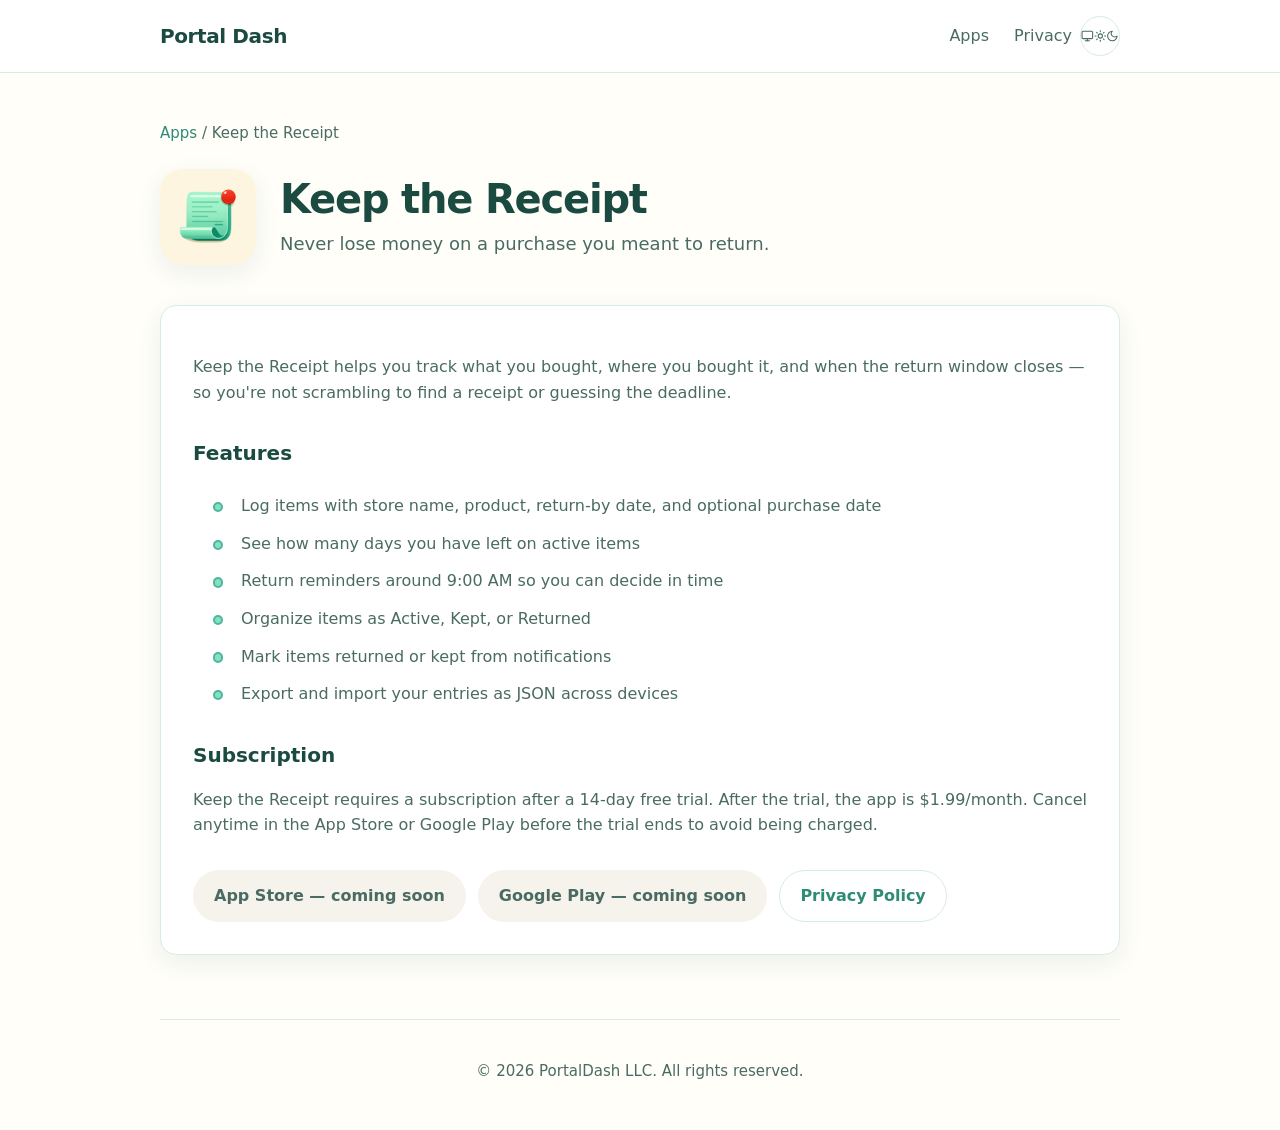
==== keepthereceipt/index.html @ 1fcaba6a "Initial commit" ====
<!DOCTYPE html>
<html lang="en">
<head>
  <meta charset="UTF-8">
  <meta name="viewport" content="width=device-width, initial-scale=1.0">
  <meta name="description" content="Keep the Receipt — track purchase return deadlines and get reminders before it's too late.">
  <title>Keep the Receipt — Portal Dash</title>
  <script src="/js/theme.js"></script>
  <link rel="stylesheet" href="/css/style.css">
</head>
<body>
  <header class="site-header">
    <div class="site-header__inner">
      <a class="brand" href="/">Portal Dash</a>
      <nav class="site-nav" aria-label="Primary">
        <a href="/">Apps</a>
        <a href="/keepthereceipt/privacy/">Privacy</a>
      </nav>
    </div>
  </header>

  <main class="page">
    <nav class="breadcrumb" aria-label="Breadcrumb">
      <a href="/">Apps</a> / Keep the Receipt
    </nav>

    <section class="app-hero">
      <img
        class="app-hero__icon"
        src="/assets/keep-the-receipt-icon.png"
        alt="Keep the Receipt app icon"
        width="96"
        height="96"
      >
      <div>
        <h1>Keep the Receipt</h1>
        <p class="app-hero__tagline">
          Never lose money on a purchase you meant to return.
        </p>
      </div>
    </section>

    <article class="content-card">
      <p>
        Keep the Receipt helps you track what you bought, where you bought it, and when the
        return window closes — so you're not scrambling to find a receipt or guessing the deadline.
      </p>

      <h2>Features</h2>
      <ul class="feature-list">
        <li>Log items with store name, product, return-by date, and optional purchase date</li>
        <li>See how many days you have left on active items</li>
        <li>Return reminders around 9:00 AM so you can decide in time</li>
        <li>Organize items as Active, Kept, or Returned</li>
        <li>Mark items returned or kept from notifications</li>
        <li>Export and import your entries as JSON across devices</li>
      </ul>

      <h2>Subscription</h2>
      <p>
        Keep the Receipt requires a subscription after a 14-day free trial. After the trial,
        the app is $1.99/month. Cancel anytime in the App Store or Google Play before the trial
        ends to avoid being charged.
      </p>

      <div class="store-links">
        <span class="button button--disabled" aria-disabled="true">App Store — coming soon</span>
        <span class="button button--disabled" aria-disabled="true">Google Play — coming soon</span>
        <a class="button button--secondary" href="/keepthereceipt/privacy/">Privacy Policy</a>
      </div>
    </article>
  </main>

  <footer class="site-footer page">
    <p>&copy; <span id="year"></span> PortalDash LLC. All rights reserved.</p>
  </footer>

  <script>
    document.getElementById("year").textContent = new Date().getFullYear();
  </script>
</body>
</html>
---- css/style.css ----
:root {
  --cream: #fffef9;
  --cream-dark: #f5f3eb;
  --mint: #85e0c2;
  --teal: #4db69e;
  --teal-dark: #2e8b75;
  --text: #1a4a40;
  --text-muted: #4a6b63;
  --border: #d8ebe4;
  --white: #ffffff;
  --shadow: 0 8px 24px rgba(26, 74, 64, 0.08);
  --shadow-hover: 0 12px 32px rgba(26, 74, 64, 0.12);
  --icon-shadow: 0 4px 12px rgba(26, 74, 64, 0.12);
  --link: var(--teal-dark);
  --radius: 16px;
  --max-width: 960px;
  color-scheme: light;
}

@media (prefers-color-scheme: dark) {
  :root:not([data-theme="light"]) {
    --cream: #0f1816;
    --cream-dark: #1a2825;
    --mint: #6fd4b4;
    --teal: #5ec4a8;
    --teal-dark: #85e0c2;
    --text: #e8f5f1;
    --text-muted: #9bb8b0;
    --border: #2a403c;
    --white: #162522;
    --shadow: 0 8px 24px rgba(0, 0, 0, 0.35);
    --shadow-hover: 0 12px 32px rgba(0, 0, 0, 0.45);
    --icon-shadow: 0 4px 12px rgba(0, 0, 0, 0.4);
    --link: #85e0c2;
    color-scheme: dark;
  }
}

:root[data-theme="dark"] {
  --cream: #0f1816;
  --cream-dark: #1a2825;
  --mint: #6fd4b4;
  --teal: #5ec4a8;
  --teal-dark: #85e0c2;
  --text: #e8f5f1;
  --text-muted: #9bb8b0;
  --border: #2a403c;
  --white: #162522;
  --shadow: 0 8px 24px rgba(0, 0, 0, 0.35);
  --shadow-hover: 0 12px 32px rgba(0, 0, 0, 0.45);
  --icon-shadow: 0 4px 12px rgba(0, 0, 0, 0.4);
  --link: #85e0c2;
  color-scheme: dark;
}

:root[data-theme="light"] {
  color-scheme: light;
}

*,
*::before,
*::after {
  box-sizing: border-box;
}

html {
  scroll-behavior: smooth;
}

body {
  margin: 0;
  min-height: 100vh;
  font-family: "Segoe UI", system-ui, -apple-system, BlinkMacSystemFont, sans-serif;
  color: var(--text);
  background: var(--cream);
  line-height: 1.6;
}

a {
  color: var(--link);
  text-decoration: none;
}

a:hover {
  text-decoration: underline;
}

img {
  max-width: 100%;
  height: auto;
  display: block;
}

.site-header {
  border-bottom: 1px solid var(--border);
  background: var(--white);
}

.site-header__inner,
.page {
  width: min(var(--max-width), calc(100% - 2rem));
  margin: 0 auto;
}

.site-header__inner {
  display: flex;
  align-items: center;
  justify-content: space-between;
  gap: 1rem;
  padding: 1rem 0;
}

.site-header__actions {
  display: flex;
  align-items: center;
  gap: 0.5rem;
}

.brand {
  font-size: 1.25rem;
  font-weight: 700;
  color: var(--text);
  letter-spacing: -0.02em;
}

.brand:hover {
  text-decoration: none;
  color: var(--link);
}

.site-nav a {
  margin-left: 1.25rem;
  font-weight: 500;
  color: var(--text-muted);
}

.site-nav a:hover {
  color: var(--link);
}

.theme-toggle {
  display: inline-flex;
  align-items: center;
  justify-content: center;
  width: 2.5rem;
  height: 2.5rem;
  padding: 0;
  border: 1px solid var(--border);
  border-radius: 999px;
  background: var(--white);
  color: var(--text-muted);
  cursor: pointer;
  flex-shrink: 0;
  transition: background 0.15s ease, color 0.15s ease, border-color 0.15s ease;
}

.theme-toggle:hover {
  color: var(--link);
  border-color: var(--teal);
  background: var(--cream-dark);
}

.theme-toggle:focus-visible {
  outline: 2px solid var(--teal);
  outline-offset: 2px;
}

main {
  padding: 3rem 0 4rem;
}

.hero {
  text-align: center;
  margin-bottom: 3rem;
}

.hero h1 {
  margin: 0 0 0.75rem;
  font-size: clamp(2rem, 5vw, 2.75rem);
  line-height: 1.15;
  letter-spacing: -0.03em;
}

.hero p {
  margin: 0 auto;
  max-width: 36rem;
  color: var(--text-muted);
  font-size: 1.125rem;
}

.section-title {
  margin: 0 0 1.5rem;
  font-size: 1.125rem;
  font-weight: 600;
  color: var(--text-muted);
  text-transform: uppercase;
  letter-spacing: 0.06em;
}

.app-grid {
  display: grid;
  gap: 1.25rem;
}

.app-card {
  display: grid;
  grid-template-columns: auto 1fr auto;
  gap: 1.25rem;
  align-items: center;
  padding: 1.25rem 1.5rem;
  background: var(--white);
  border: 1px solid var(--border);
  border-radius: var(--radius);
  box-shadow: var(--shadow);
  transition: transform 0.15s ease, box-shadow 0.15s ease;
}

.app-card:hover {
  transform: translateY(-2px);
  box-shadow: var(--shadow-hover);
  text-decoration: none;
}

.app-card__icon {
  width: 72px;
  height: 72px;
  border-radius: 18px;
  box-shadow: var(--icon-shadow);
}

.app-card__title {
  margin: 0 0 0.25rem;
  font-size: 1.25rem;
  color: var(--text);
}

.app-card__desc {
  margin: 0;
  color: var(--text-muted);
}

.app-card__arrow {
  font-size: 1.5rem;
  color: var(--teal);
}

.app-hero {
  display: grid;
  grid-template-columns: auto 1fr;
  gap: 1.5rem;
  align-items: center;
  margin-bottom: 2.5rem;
}

.app-hero__icon {
  width: 96px;
  height: 96px;
  border-radius: 22px;
  box-shadow: var(--shadow);
}

.app-hero h1 {
  margin: 0 0 0.5rem;
  font-size: clamp(1.75rem, 4vw, 2.5rem);
  line-height: 1.15;
  letter-spacing: -0.03em;
}

.app-hero__tagline {
  margin: 0;
  color: var(--text-muted);
  font-size: 1.125rem;
}

.content-card {
  padding: 2rem;
  background: var(--white);
  border: 1px solid var(--border);
  border-radius: var(--radius);
  box-shadow: var(--shadow);
}

.content-card h2 {
  margin: 2rem 0 0.75rem;
  font-size: 1.25rem;
}

.content-card h2:first-child {
  margin-top: 0;
}

.content-card p,
.content-card li {
  color: var(--text-muted);
}

.content-card ul {
  padding-left: 1.25rem;
}

.feature-list {
  list-style: none;
  padding: 0;
  margin: 1.5rem 0 0;
  display: grid;
  gap: 0.75rem;
}

.feature-list li {
  position: relative;
  padding-left: 1.75rem;
}

.feature-list li::before {
  content: "";
  position: absolute;
  left: 0;
  top: 0.55rem;
  width: 0.65rem;
  height: 0.65rem;
  border-radius: 50%;
  background: var(--mint);
  border: 2px solid var(--teal);
}

.store-links {
  display: flex;
  flex-wrap: wrap;
  gap: 0.75rem;
  margin-top: 2rem;
}

.button {
  display: inline-flex;
  align-items: center;
  justify-content: center;
  padding: 0.75rem 1.25rem;
  border-radius: 999px;
  font-weight: 600;
  border: 1px solid transparent;
  transition: background 0.15s ease, color 0.15s ease;
}

.button--primary {
  background: var(--teal);
  color: var(--white);
}

.button--primary:hover {
  background: var(--teal-dark);
  text-decoration: none;
}

.button--secondary {
  background: var(--white);
  color: var(--link);
  border-color: var(--border);
}

.button--secondary:hover {
  background: var(--cream-dark);
  text-decoration: none;
}

.button--disabled {
  background: var(--cream-dark);
  color: var(--text-muted);
  cursor: default;
}

.breadcrumb {
  margin-bottom: 1.5rem;
  font-size: 0.9375rem;
  color: var(--text-muted);
}

.breadcrumb a {
  color: var(--link);
}

.legal-content h2 {
  margin: 2rem 0 0.75rem;
  font-size: 1.125rem;
  color: var(--text);
}

.legal-content h3 {
  margin: 1.25rem 0 0.5rem;
  font-size: 1rem;
  color: var(--text);
}

.legal-content h3:first-of-type {
  margin-top: 0.75rem;
}

.legal-content p,
.legal-content li {
  color: var(--text-muted);
}

.placeholder-notice {
  padding: 1rem 1.25rem;
  border-radius: 12px;
  background: var(--cream-dark);
  border: 1px dashed var(--border);
  color: var(--text-muted);
  margin-bottom: 1.5rem;
}

.site-footer {
  border-top: 1px solid var(--border);
  padding: 1.5rem 0 2rem;
  text-align: center;
  color: var(--text-muted);
  font-size: 0.9375rem;
}

@media (max-width: 640px) {
  .app-card {
    grid-template-columns: auto 1fr;
  }

  .app-card__arrow {
    display: none;
  }

  .app-hero {
    grid-template-columns: 1fr;
    text-align: center;
    justify-items: center;
  }

  .site-nav a {
    margin-left: 0.75rem;
    font-size: 0.9375rem;
  }

  .content-card {
    padding: 1.25rem;
  }
}
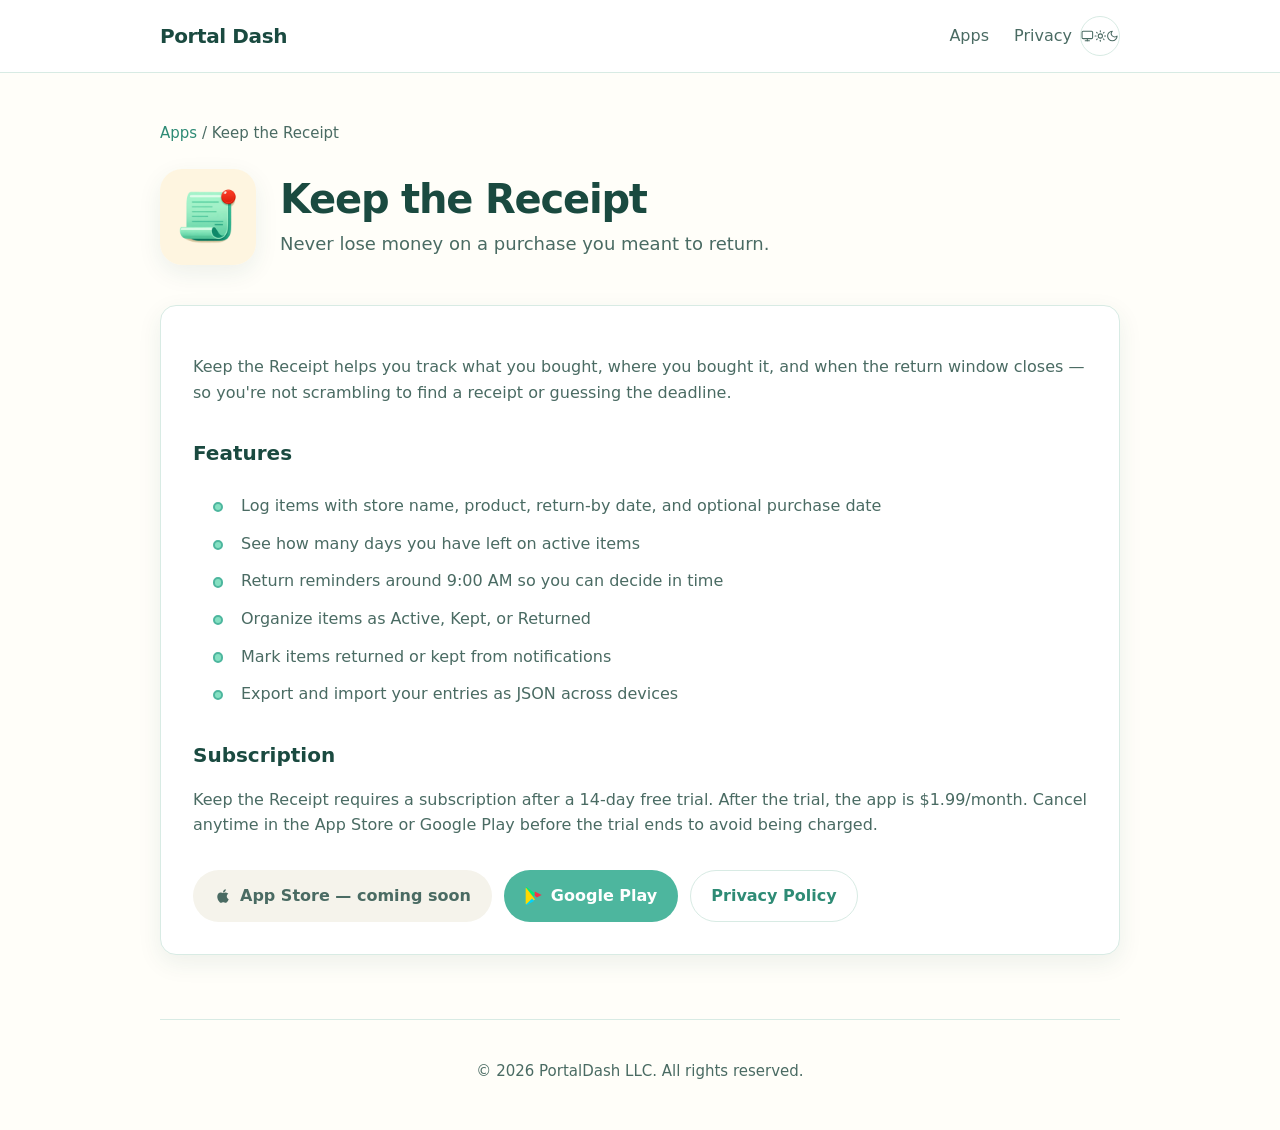
==== commit 01c7a91e: "Updated Google Play link listing" ====
--- a/keepthereceipt/index.html
+++ b/keepthereceipt/index.html
@@ -64,8 +64,26 @@
       </p>
 
       <div class="store-links">
-        <span class="button button--disabled" aria-disabled="true">App Store — coming soon</span>
-        <span class="button button--disabled" aria-disabled="true">Google Play — coming soon</span>
+        <span class="button button--disabled" aria-disabled="true">
+          <svg class="button__icon" aria-hidden="true" viewBox="0 0 24 24" fill="currentColor">
+            <path d="M17.05 20.28c-.98.95-2.05.88-3.08.4-1.09-.5-2.08-.48-3.24 0-1.44.62-2.2.44-3.06-.4C2.79 15.25 3.51 7.59 9.05 7.31c1.35.07 2.29.74 3.08.8 1.18-.24 2.31-.93 3.57-.84 1.51.12 2.65.72 3.4 1.8-3.12 1.87-2.38 5.98.48 7.13-.57 1.5-1.31 2.99-2.54 4.09l.01-.01zM12.03 7.25c-.15-2.23 1.66-4.07 3.74-4.25.29 2.58-2.34 4.5-3.74 4.25z"/>
+          </svg>
+          App Store — coming soon
+        </span>
+        <a
+          class="button button--primary"
+          href="https://play.google.com/store/apps/details?id=com.portaldash.keepthereceipt"
+          target="_blank"
+          rel="noopener noreferrer"
+        >
+          <svg class="button__icon" aria-hidden="true" viewBox="0 0 24 24">
+            <path fill="#FFD900" d="M1.577 1.077a1 1 0 0 0-.674.949v20.042a1 1 0 0 0 1.448.894l11.01-6.2-11.784-15.685z"/>
+            <path fill="#F43249" d="M22.233 10.816 13.616 6.18l-2.55 3.232 4.655 4.655 6.512-3.251z"/>
+            <path fill="#00EE76" d="M1.577 1.077 11.05 12.293l2.566-3.258L2.673.382a1 1 0 0 0-1.096-.305z"/>
+            <path fill="#00D3FF" d="M1.577 22.923a1 1 0 0 0 1.448.894l9.076-5.116-2.573-3.265-7.951 7.487z"/>
+          </svg>
+          Google Play
+        </a>
         <a class="button button--secondary" href="/keepthereceipt/privacy/">Privacy Policy</a>
       </div>
     </article>
--- a/css/style.css
+++ b/css/style.css
@@ -334,6 +334,7 @@
   display: inline-flex;
   align-items: center;
   justify-content: center;
+  gap: 0.5rem;
   padding: 0.75rem 1.25rem;
   border-radius: 999px;
   font-weight: 600;
@@ -368,6 +369,12 @@
   cursor: default;
 }
 
+.button__icon {
+  width: 1.125rem;
+  height: 1.125rem;
+  flex-shrink: 0;
+}
+
 .breadcrumb {
   margin-bottom: 1.5rem;
   font-size: 0.9375rem;
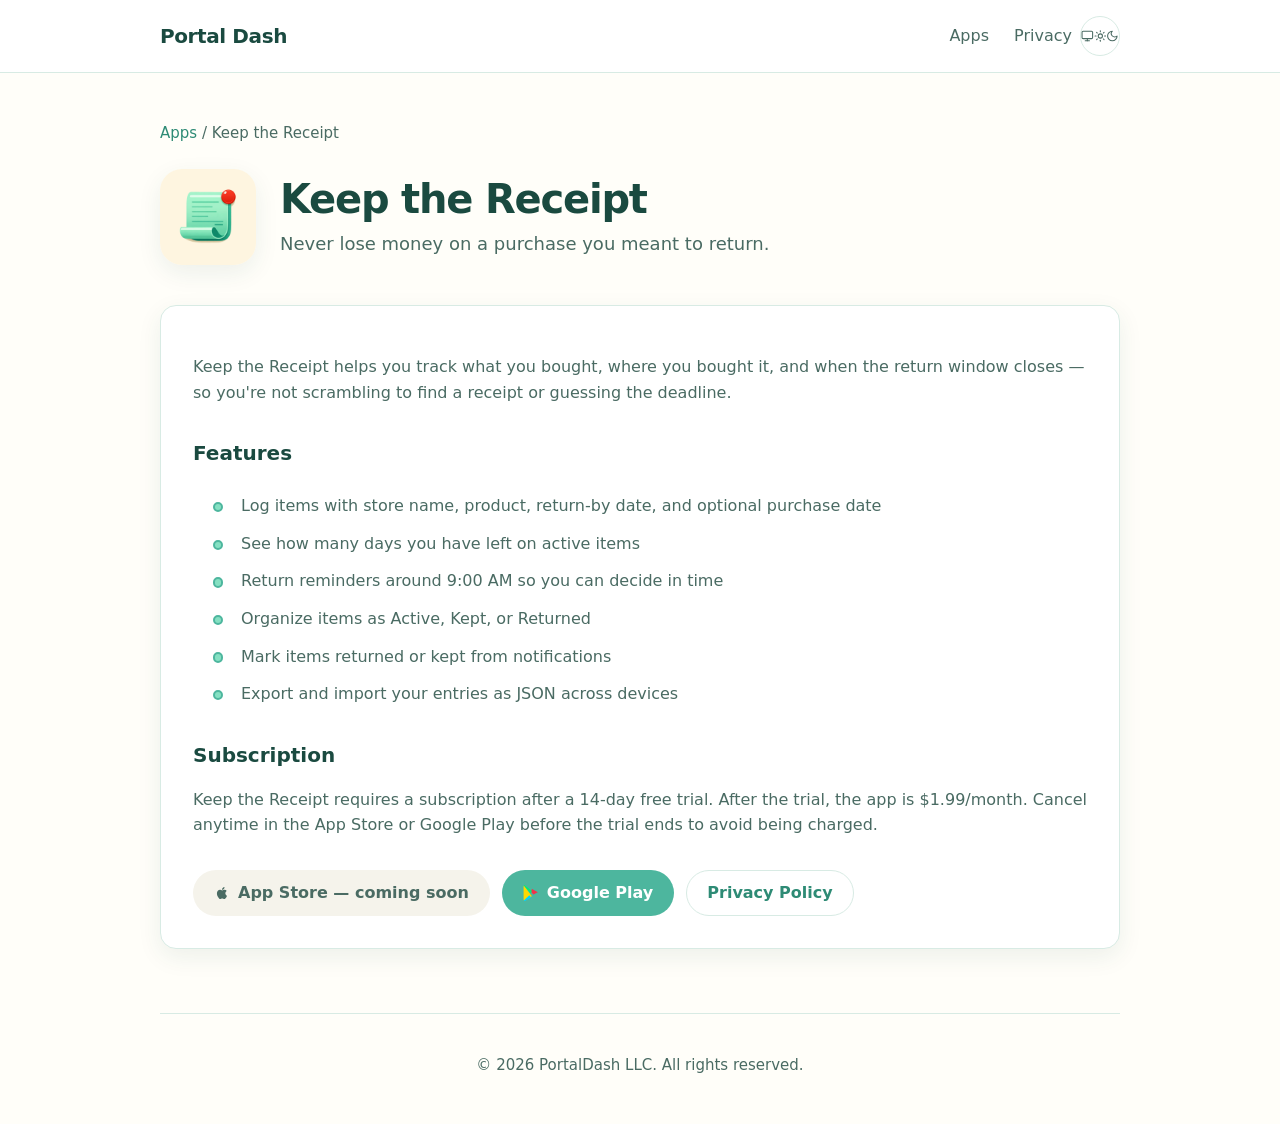
==== commit 86166079: "Minor UI fixes" ====
--- a/keepthereceipt/index.html
+++ b/keepthereceipt/index.html
@@ -65,10 +65,10 @@
 
       <div class="store-links">
         <span class="button button--disabled" aria-disabled="true">
-          <svg class="button__icon" aria-hidden="true" viewBox="0 0 24 24" fill="currentColor">
+          <svg class="button__icon" aria-hidden="true" width="16" height="16" viewBox="0 0 24 24" fill="currentColor">
             <path d="M17.05 20.28c-.98.95-2.05.88-3.08.4-1.09-.5-2.08-.48-3.24 0-1.44.62-2.2.44-3.06-.4C2.79 15.25 3.51 7.59 9.05 7.31c1.35.07 2.29.74 3.08.8 1.18-.24 2.31-.93 3.57-.84 1.51.12 2.65.72 3.4 1.8-3.12 1.87-2.38 5.98.48 7.13-.57 1.5-1.31 2.99-2.54 4.09l.01-.01zM12.03 7.25c-.15-2.23 1.66-4.07 3.74-4.25.29 2.58-2.34 4.5-3.74 4.25z"/>
           </svg>
-          App Store — coming soon
+           App Store — coming soon
         </span>
         <a
           class="button button--primary"
@@ -76,13 +76,13 @@
           target="_blank"
           rel="noopener noreferrer"
         >
-          <svg class="button__icon" aria-hidden="true" viewBox="0 0 24 24">
+          <svg class="button__icon" aria-hidden="true" width="16" height="16" viewBox="0 0 24 24">
             <path fill="#FFD900" d="M1.577 1.077a1 1 0 0 0-.674.949v20.042a1 1 0 0 0 1.448.894l11.01-6.2-11.784-15.685z"/>
             <path fill="#F43249" d="M22.233 10.816 13.616 6.18l-2.55 3.232 4.655 4.655 6.512-3.251z"/>
             <path fill="#00EE76" d="M1.577 1.077 11.05 12.293l2.566-3.258L2.673.382a1 1 0 0 0-1.096-.305z"/>
             <path fill="#00D3FF" d="M1.577 22.923a1 1 0 0 0 1.448.894l9.076-5.116-2.573-3.265-7.951 7.487z"/>
           </svg>
-          Google Play
+           Google Play
         </a>
         <a class="button button--secondary" href="/keepthereceipt/privacy/">Privacy Policy</a>
       </div>
--- a/css/style.css
+++ b/css/style.css
@@ -334,10 +334,11 @@
   display: inline-flex;
   align-items: center;
   justify-content: center;
-  gap: 0.5rem;
   padding: 0.75rem 1.25rem;
   border-radius: 999px;
   font-weight: 600;
+  line-height: 1.25;
+  white-space: nowrap;
   border: 1px solid transparent;
   transition: background 0.15s ease, color 0.15s ease;
 }
@@ -370,9 +371,12 @@
 }
 
 .button__icon {
-  width: 1.125rem;
-  height: 1.125rem;
-  flex-shrink: 0;
+  width: 1rem;
+  height: 1rem;
+  flex: 0 0 1rem;
+  display: block;
+  overflow: hidden;
+  margin-right: 0.5rem;
 }
 
 .breadcrumb {
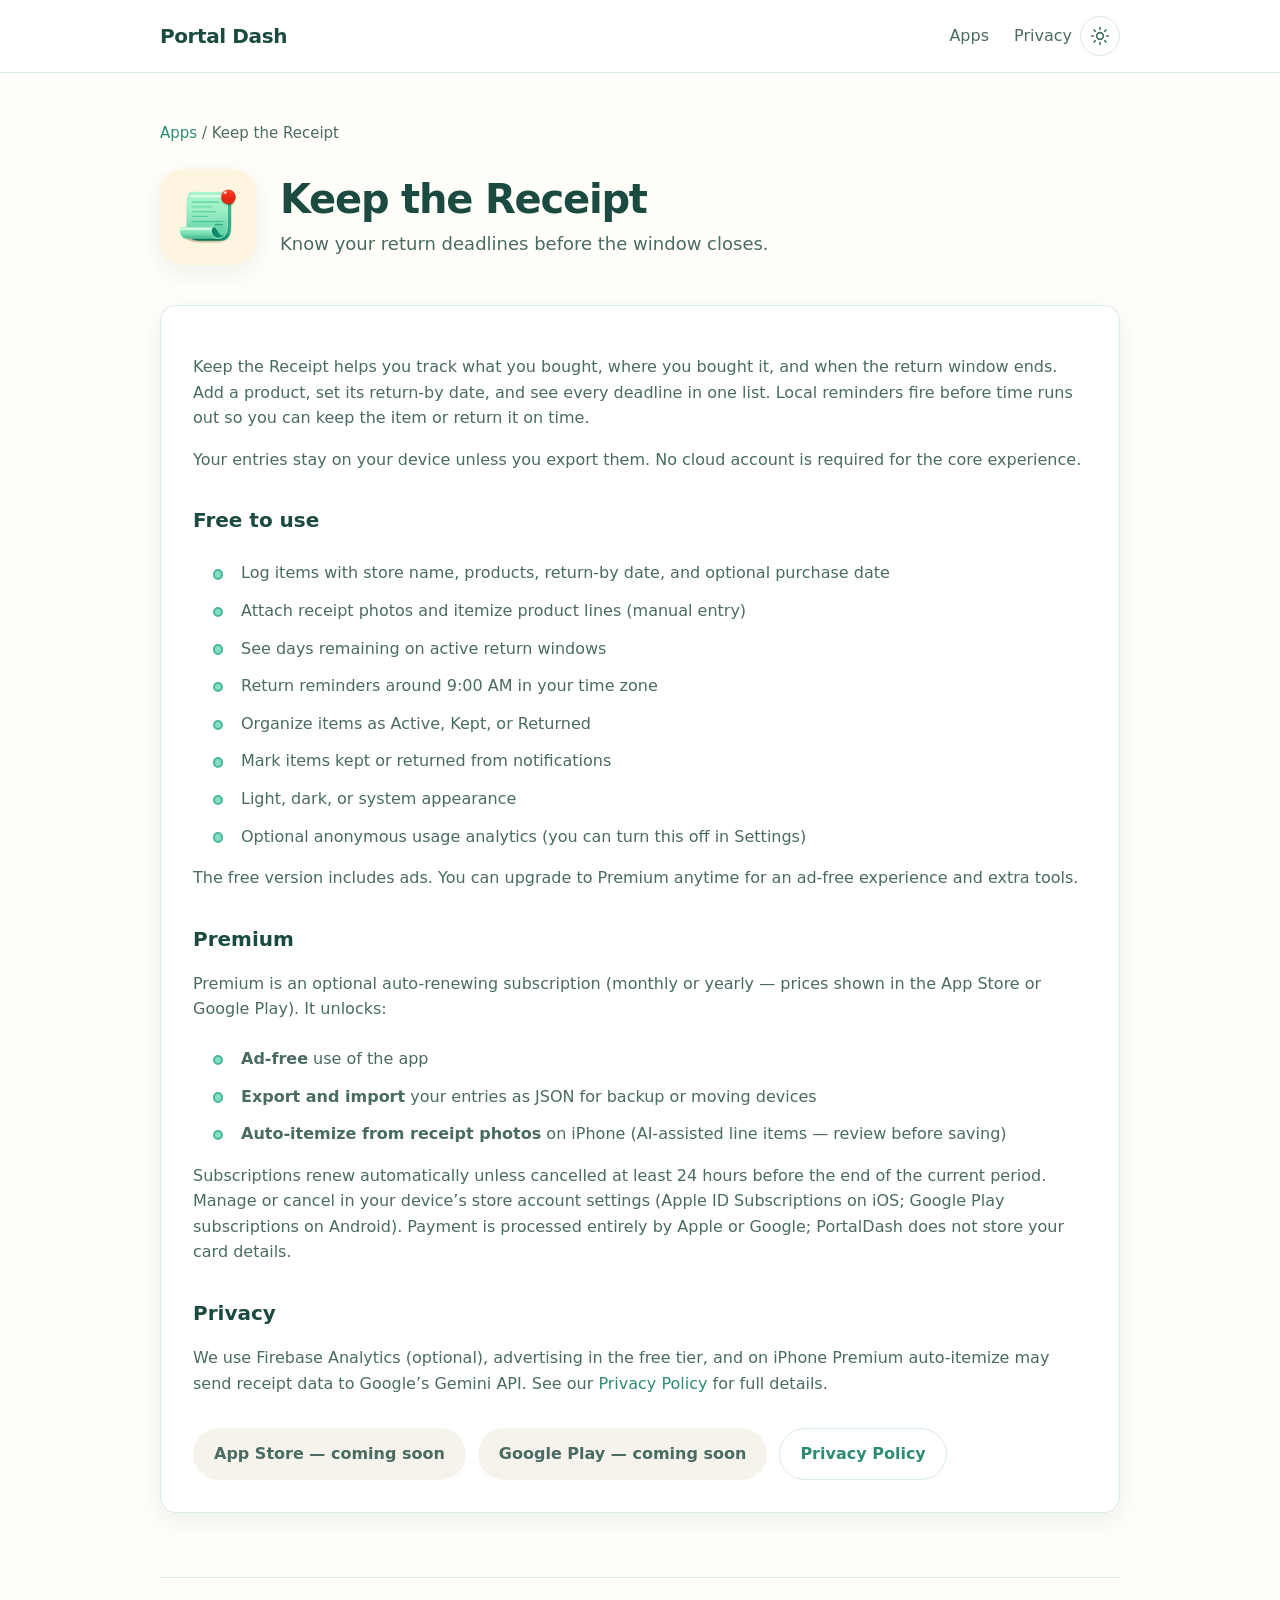
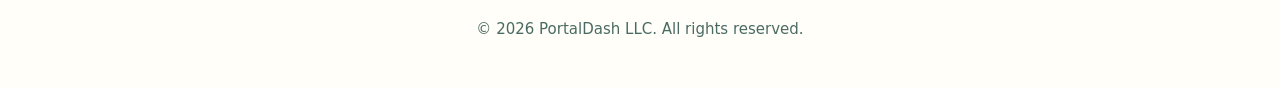
==== commit 19a35adc: "Update marketing pages, privacy policy, and sun/moon theme toggle. Align Keep the Receipt copy with " ====
--- a/keepthereceipt/index.html
+++ b/keepthereceipt/index.html
@@ -1,100 +1,110 @@
-<!DOCTYPE html>
-<html lang="en">
-<head>
-  <meta charset="UTF-8">
-  <meta name="viewport" content="width=device-width, initial-scale=1.0">
-  <meta name="description" content="Keep the Receipt — track purchase return deadlines and get reminders before it's too late.">
-  <title>Keep the Receipt — Portal Dash</title>
-  <script src="/js/theme.js"></script>
-  <link rel="stylesheet" href="/css/style.css">
-</head>
-<body>
-  <header class="site-header">
-    <div class="site-header__inner">
-      <a class="brand" href="/">Portal Dash</a>
-      <nav class="site-nav" aria-label="Primary">
-        <a href="/">Apps</a>
-        <a href="/keepthereceipt/privacy/">Privacy</a>
-      </nav>
-    </div>
-  </header>
-
-  <main class="page">
-    <nav class="breadcrumb" aria-label="Breadcrumb">
-      <a href="/">Apps</a> / Keep the Receipt
-    </nav>
-
-    <section class="app-hero">
-      <img
-        class="app-hero__icon"
-        src="/assets/keep-the-receipt-icon.png"
-        alt="Keep the Receipt app icon"
-        width="96"
-        height="96"
-      >
-      <div>
-        <h1>Keep the Receipt</h1>
-        <p class="app-hero__tagline">
-          Never lose money on a purchase you meant to return.
-        </p>
-      </div>
-    </section>
-
-    <article class="content-card">
-      <p>
-        Keep the Receipt helps you track what you bought, where you bought it, and when the
-        return window closes — so you're not scrambling to find a receipt or guessing the deadline.
-      </p>
-
-      <h2>Features</h2>
-      <ul class="feature-list">
-        <li>Log items with store name, product, return-by date, and optional purchase date</li>
-        <li>See how many days you have left on active items</li>
-        <li>Return reminders around 9:00 AM so you can decide in time</li>
-        <li>Organize items as Active, Kept, or Returned</li>
-        <li>Mark items returned or kept from notifications</li>
-        <li>Export and import your entries as JSON across devices</li>
-      </ul>
-
-      <h2>Subscription</h2>
-      <p>
-        Keep the Receipt requires a subscription after a 14-day free trial. After the trial,
-        the app is $1.99/month. Cancel anytime in the App Store or Google Play before the trial
-        ends to avoid being charged.
-      </p>
-
-      <div class="store-links">
-        <span class="button button--disabled" aria-disabled="true">
-          <svg class="button__icon" aria-hidden="true" width="16" height="16" viewBox="0 0 24 24" fill="currentColor">
-            <path d="M17.05 20.28c-.98.95-2.05.88-3.08.4-1.09-.5-2.08-.48-3.24 0-1.44.62-2.2.44-3.06-.4C2.79 15.25 3.51 7.59 9.05 7.31c1.35.07 2.29.74 3.08.8 1.18-.24 2.31-.93 3.57-.84 1.51.12 2.65.72 3.4 1.8-3.12 1.87-2.38 5.98.48 7.13-.57 1.5-1.31 2.99-2.54 4.09l.01-.01zM12.03 7.25c-.15-2.23 1.66-4.07 3.74-4.25.29 2.58-2.34 4.5-3.74 4.25z"/>
-          </svg>
-           App Store — coming soon
-        </span>
-        <a
-          class="button button--primary"
-          href="https://play.google.com/store/apps/details?id=com.portaldash.keepthereceipt"
-          target="_blank"
-          rel="noopener noreferrer"
-        >
-          <svg class="button__icon" aria-hidden="true" width="16" height="16" viewBox="0 0 24 24">
-            <path fill="#FFD900" d="M1.577 1.077a1 1 0 0 0-.674.949v20.042a1 1 0 0 0 1.448.894l11.01-6.2-11.784-15.685z"/>
-            <path fill="#F43249" d="M22.233 10.816 13.616 6.18l-2.55 3.232 4.655 4.655 6.512-3.251z"/>
-            <path fill="#00EE76" d="M1.577 1.077 11.05 12.293l2.566-3.258L2.673.382a1 1 0 0 0-1.096-.305z"/>
-            <path fill="#00D3FF" d="M1.577 22.923a1 1 0 0 0 1.448.894l9.076-5.116-2.573-3.265-7.951 7.487z"/>
-          </svg>
-           Google Play
-        </a>
-        <a class="button button--secondary" href="/keepthereceipt/privacy/">Privacy Policy</a>
-      </div>
-    </article>
-  </main>
-
-  <footer class="site-footer page">
-    <p>&copy; <span id="year"></span> PortalDash LLC. All rights reserved.</p>
-  </footer>
-
-  <script>
-    document.getElementById("year").textContent = new Date().getFullYear();
-  </script>
-</body>
-</html>
+<!DOCTYPE html>
+<html lang="en">
+<head>
+  <meta charset="UTF-8">
+  <meta name="viewport" content="width=device-width, initial-scale=1.0">
+  <meta name="description" content="Keep the Receipt — track return deadlines, get reminders, and optional Premium for ad-free use, backups, and receipt auto-itemize on iPhone.">
+  <title>Keep the Receipt — Portal Dash</title>
+  <script src="/js/theme.js"></script>
+  <link rel="stylesheet" href="/css/style.css">
+</head>
+<body>
+  <header class="site-header">
+    <div class="site-header__inner">
+      <a class="brand" href="/">Portal Dash</a>
+      <nav class="site-nav" aria-label="Primary">
+        <a href="/">Apps</a>
+        <a href="/keepthereceipt/privacy/">Privacy</a>
+      </nav>
+    </div>
+  </header>
+
+  <main class="page">
+    <nav class="breadcrumb" aria-label="Breadcrumb">
+      <a href="/">Apps</a> / Keep the Receipt
+    </nav>
+
+    <section class="app-hero">
+      <img
+        class="app-hero__icon"
+        src="/assets/keep-the-receipt-icon.png"
+        alt="Keep the Receipt app icon"
+        width="96"
+        height="96"
+      >
+      <div>
+        <h1>Keep the Receipt</h1>
+        <p class="app-hero__tagline">
+          Know your return deadlines before the window closes.
+        </p>
+      </div>
+    </section>
+
+    <article class="content-card">
+      <p>
+        Keep the Receipt helps you track what you bought, where you bought it, and when the
+        return window ends. Add a product, set its return-by date, and see every deadline in one list.
+        Local reminders fire before time runs out so you can keep the item or return it on time.
+      </p>
+      <p>
+        Your entries stay on your device unless you export them. No cloud account is required for the
+        core experience.
+      </p>
+
+      <h2>Free to use</h2>
+      <ul class="feature-list">
+        <li>Log items with store name, products, return-by date, and optional purchase date</li>
+        <li>Attach receipt photos and itemize product lines (manual entry)</li>
+        <li>See days remaining on active return windows</li>
+        <li>Return reminders around 9:00 AM in your time zone</li>
+        <li>Organize items as Active, Kept, or Returned</li>
+        <li>Mark items kept or returned from notifications</li>
+        <li>Light, dark, or system appearance</li>
+        <li>Optional anonymous usage analytics (you can turn this off in Settings)</li>
+      </ul>
+      <p>
+        The free version includes ads. You can upgrade to Premium anytime for an ad-free experience
+        and extra tools.
+      </p>
+
+      <h2>Premium</h2>
+      <p>
+        Premium is an optional auto-renewing subscription (monthly or yearly — prices shown in the
+        App Store or Google Play). It unlocks:
+      </p>
+      <ul class="feature-list">
+        <li><strong>Ad-free</strong> use of the app</li>
+        <li><strong>Export and import</strong> your entries as JSON for backup or moving devices</li>
+        <li><strong>Auto-itemize from receipt photos</strong> on iPhone (AI-assisted line items — review before saving)</li>
+      </ul>
+      <p>
+        Subscriptions renew automatically unless cancelled at least 24 hours before the end of the
+        current period. Manage or cancel in your device’s store account settings (Apple ID
+        Subscriptions on iOS; Google Play subscriptions on Android). Payment is processed entirely by
+        Apple or Google; PortalDash does not store your card details.
+      </p>
+
+      <h2>Privacy</h2>
+      <p>
+        We use Firebase Analytics (optional), advertising in the free tier, and on iPhone Premium
+        auto-itemize may send receipt data to Google’s Gemini API. See our
+        <a href="/keepthereceipt/privacy/">Privacy Policy</a> for full details.
+      </p>
+
+      <div class="store-links">
+        <span class="button button--disabled" aria-disabled="true">App Store — coming soon</span>
+        <span class="button button--disabled" aria-disabled="true">Google Play — coming soon</span>
+        <a class="button button--secondary" href="/keepthereceipt/privacy/">Privacy Policy</a>
+      </div>
+    </article>
+  </main>
+
+  <footer class="site-footer page">
+    <p>&copy; <span id="year"></span> PortalDash LLC. All rights reserved.</p>
+  </footer>
+
+  <script>
+    document.getElementById("year").textContent = new Date().getFullYear();
+  </script>
+</body>
+</html>
--- a/css/style.css
+++ b/css/style.css
@@ -1,453 +1,450 @@
-:root {
-  --cream: #fffef9;
-  --cream-dark: #f5f3eb;
-  --mint: #85e0c2;
-  --teal: #4db69e;
-  --teal-dark: #2e8b75;
-  --text: #1a4a40;
-  --text-muted: #4a6b63;
-  --border: #d8ebe4;
-  --white: #ffffff;
-  --shadow: 0 8px 24px rgba(26, 74, 64, 0.08);
-  --shadow-hover: 0 12px 32px rgba(26, 74, 64, 0.12);
-  --icon-shadow: 0 4px 12px rgba(26, 74, 64, 0.12);
-  --link: var(--teal-dark);
-  --radius: 16px;
-  --max-width: 960px;
-  color-scheme: light;
-}
-
-@media (prefers-color-scheme: dark) {
-  :root:not([data-theme="light"]) {
-    --cream: #0f1816;
-    --cream-dark: #1a2825;
-    --mint: #6fd4b4;
-    --teal: #5ec4a8;
-    --teal-dark: #85e0c2;
-    --text: #e8f5f1;
-    --text-muted: #9bb8b0;
-    --border: #2a403c;
-    --white: #162522;
-    --shadow: 0 8px 24px rgba(0, 0, 0, 0.35);
-    --shadow-hover: 0 12px 32px rgba(0, 0, 0, 0.45);
-    --icon-shadow: 0 4px 12px rgba(0, 0, 0, 0.4);
-    --link: #85e0c2;
-    color-scheme: dark;
-  }
-}
-
-:root[data-theme="dark"] {
-  --cream: #0f1816;
-  --cream-dark: #1a2825;
-  --mint: #6fd4b4;
-  --teal: #5ec4a8;
-  --teal-dark: #85e0c2;
-  --text: #e8f5f1;
-  --text-muted: #9bb8b0;
-  --border: #2a403c;
-  --white: #162522;
-  --shadow: 0 8px 24px rgba(0, 0, 0, 0.35);
-  --shadow-hover: 0 12px 32px rgba(0, 0, 0, 0.45);
-  --icon-shadow: 0 4px 12px rgba(0, 0, 0, 0.4);
-  --link: #85e0c2;
-  color-scheme: dark;
-}
-
-:root[data-theme="light"] {
-  color-scheme: light;
-}
-
-*,
-*::before,
-*::after {
-  box-sizing: border-box;
-}
-
-html {
-  scroll-behavior: smooth;
-}
-
-body {
-  margin: 0;
-  min-height: 100vh;
-  font-family: "Segoe UI", system-ui, -apple-system, BlinkMacSystemFont, sans-serif;
-  color: var(--text);
-  background: var(--cream);
-  line-height: 1.6;
-}
-
-a {
-  color: var(--link);
-  text-decoration: none;
-}
-
-a:hover {
-  text-decoration: underline;
-}
-
-img {
-  max-width: 100%;
-  height: auto;
-  display: block;
-}
-
-.site-header {
-  border-bottom: 1px solid var(--border);
-  background: var(--white);
-}
-
-.site-header__inner,
-.page {
-  width: min(var(--max-width), calc(100% - 2rem));
-  margin: 0 auto;
-}
-
-.site-header__inner {
-  display: flex;
-  align-items: center;
-  justify-content: space-between;
-  gap: 1rem;
-  padding: 1rem 0;
-}
-
-.site-header__actions {
-  display: flex;
-  align-items: center;
-  gap: 0.5rem;
-}
-
-.brand {
-  font-size: 1.25rem;
-  font-weight: 700;
-  color: var(--text);
-  letter-spacing: -0.02em;
-}
-
-.brand:hover {
-  text-decoration: none;
-  color: var(--link);
-}
-
-.site-nav a {
-  margin-left: 1.25rem;
-  font-weight: 500;
-  color: var(--text-muted);
-}
-
-.site-nav a:hover {
-  color: var(--link);
-}
-
-.theme-toggle {
-  display: inline-flex;
-  align-items: center;
-  justify-content: center;
-  width: 2.5rem;
-  height: 2.5rem;
-  padding: 0;
-  border: 1px solid var(--border);
-  border-radius: 999px;
-  background: var(--white);
-  color: var(--text-muted);
-  cursor: pointer;
-  flex-shrink: 0;
-  transition: background 0.15s ease, color 0.15s ease, border-color 0.15s ease;
-}
-
-.theme-toggle:hover {
-  color: var(--link);
-  border-color: var(--teal);
-  background: var(--cream-dark);
-}
-
-.theme-toggle:focus-visible {
-  outline: 2px solid var(--teal);
-  outline-offset: 2px;
-}
-
-main {
-  padding: 3rem 0 4rem;
-}
-
-.hero {
-  text-align: center;
-  margin-bottom: 3rem;
-}
-
-.hero h1 {
-  margin: 0 0 0.75rem;
-  font-size: clamp(2rem, 5vw, 2.75rem);
-  line-height: 1.15;
-  letter-spacing: -0.03em;
-}
-
-.hero p {
-  margin: 0 auto;
-  max-width: 36rem;
-  color: var(--text-muted);
-  font-size: 1.125rem;
-}
-
-.section-title {
-  margin: 0 0 1.5rem;
-  font-size: 1.125rem;
-  font-weight: 600;
-  color: var(--text-muted);
-  text-transform: uppercase;
-  letter-spacing: 0.06em;
-}
-
-.app-grid {
-  display: grid;
-  gap: 1.25rem;
-}
-
-.app-card {
-  display: grid;
-  grid-template-columns: auto 1fr auto;
-  gap: 1.25rem;
-  align-items: center;
-  padding: 1.25rem 1.5rem;
-  background: var(--white);
-  border: 1px solid var(--border);
-  border-radius: var(--radius);
-  box-shadow: var(--shadow);
-  transition: transform 0.15s ease, box-shadow 0.15s ease;
-}
-
-.app-card:hover {
-  transform: translateY(-2px);
-  box-shadow: var(--shadow-hover);
-  text-decoration: none;
-}
-
-.app-card__icon {
-  width: 72px;
-  height: 72px;
-  border-radius: 18px;
-  box-shadow: var(--icon-shadow);
-}
-
-.app-card__title {
-  margin: 0 0 0.25rem;
-  font-size: 1.25rem;
-  color: var(--text);
-}
-
-.app-card__desc {
-  margin: 0;
-  color: var(--text-muted);
-}
-
-.app-card__arrow {
-  font-size: 1.5rem;
-  color: var(--teal);
-}
-
-.app-hero {
-  display: grid;
-  grid-template-columns: auto 1fr;
-  gap: 1.5rem;
-  align-items: center;
-  margin-bottom: 2.5rem;
-}
-
-.app-hero__icon {
-  width: 96px;
-  height: 96px;
-  border-radius: 22px;
-  box-shadow: var(--shadow);
-}
-
-.app-hero h1 {
-  margin: 0 0 0.5rem;
-  font-size: clamp(1.75rem, 4vw, 2.5rem);
-  line-height: 1.15;
-  letter-spacing: -0.03em;
-}
-
-.app-hero__tagline {
-  margin: 0;
-  color: var(--text-muted);
-  font-size: 1.125rem;
-}
-
-.content-card {
-  padding: 2rem;
-  background: var(--white);
-  border: 1px solid var(--border);
-  border-radius: var(--radius);
-  box-shadow: var(--shadow);
-}
-
-.content-card h2 {
-  margin: 2rem 0 0.75rem;
-  font-size: 1.25rem;
-}
-
-.content-card h2:first-child {
-  margin-top: 0;
-}
-
-.content-card p,
-.content-card li {
-  color: var(--text-muted);
-}
-
-.content-card ul {
-  padding-left: 1.25rem;
-}
-
-.feature-list {
-  list-style: none;
-  padding: 0;
-  margin: 1.5rem 0 0;
-  display: grid;
-  gap: 0.75rem;
-}
-
-.feature-list li {
-  position: relative;
-  padding-left: 1.75rem;
-}
-
-.feature-list li::before {
-  content: "";
-  position: absolute;
-  left: 0;
-  top: 0.55rem;
-  width: 0.65rem;
-  height: 0.65rem;
-  border-radius: 50%;
-  background: var(--mint);
-  border: 2px solid var(--teal);
-}
-
-.store-links {
-  display: flex;
-  flex-wrap: wrap;
-  gap: 0.75rem;
-  margin-top: 2rem;
-}
-
-.button {
-  display: inline-flex;
-  align-items: center;
-  justify-content: center;
-  padding: 0.75rem 1.25rem;
-  border-radius: 999px;
-  font-weight: 600;
-  line-height: 1.25;
-  white-space: nowrap;
-  border: 1px solid transparent;
-  transition: background 0.15s ease, color 0.15s ease;
-}
-
-.button--primary {
-  background: var(--teal);
-  color: var(--white);
-}
-
-.button--primary:hover {
-  background: var(--teal-dark);
-  text-decoration: none;
-}
-
-.button--secondary {
-  background: var(--white);
-  color: var(--link);
-  border-color: var(--border);
-}
-
-.button--secondary:hover {
-  background: var(--cream-dark);
-  text-decoration: none;
-}
-
-.button--disabled {
-  background: var(--cream-dark);
-  color: var(--text-muted);
-  cursor: default;
-}
-
-.button__icon {
-  width: 1rem;
-  height: 1rem;
-  flex: 0 0 1rem;
-  display: block;
-  overflow: hidden;
-  margin-right: 0.5rem;
-}
-
-.breadcrumb {
-  margin-bottom: 1.5rem;
-  font-size: 0.9375rem;
-  color: var(--text-muted);
-}
-
-.breadcrumb a {
-  color: var(--link);
-}
-
-.legal-content h2 {
-  margin: 2rem 0 0.75rem;
-  font-size: 1.125rem;
-  color: var(--text);
-}
-
-.legal-content h3 {
-  margin: 1.25rem 0 0.5rem;
-  font-size: 1rem;
-  color: var(--text);
-}
-
-.legal-content h3:first-of-type {
-  margin-top: 0.75rem;
-}
-
-.legal-content p,
-.legal-content li {
-  color: var(--text-muted);
-}
-
-.placeholder-notice {
-  padding: 1rem 1.25rem;
-  border-radius: 12px;
-  background: var(--cream-dark);
-  border: 1px dashed var(--border);
-  color: var(--text-muted);
-  margin-bottom: 1.5rem;
-}
-
-.site-footer {
-  border-top: 1px solid var(--border);
-  padding: 1.5rem 0 2rem;
-  text-align: center;
-  color: var(--text-muted);
-  font-size: 0.9375rem;
-}
-
-@media (max-width: 640px) {
-  .app-card {
-    grid-template-columns: auto 1fr;
-  }
-
-  .app-card__arrow {
-    display: none;
-  }
-
-  .app-hero {
-    grid-template-columns: 1fr;
-    text-align: center;
-    justify-items: center;
-  }
-
-  .site-nav a {
-    margin-left: 0.75rem;
-    font-size: 0.9375rem;
-  }
-
-  .content-card {
-    padding: 1.25rem;
-  }
-}
+:root {
+  --cream: #fffef9;
+  --cream-dark: #f5f3eb;
+  --mint: #85e0c2;
+  --teal: #4db69e;
+  --teal-dark: #2e8b75;
+  --text: #1a4a40;
+  --text-muted: #4a6b63;
+  --border: #d8ebe4;
+  --white: #ffffff;
+  --shadow: 0 8px 24px rgba(26, 74, 64, 0.08);
+  --shadow-hover: 0 12px 32px rgba(26, 74, 64, 0.12);
+  --icon-shadow: 0 4px 12px rgba(26, 74, 64, 0.12);
+  --link: var(--teal-dark);
+  --radius: 16px;
+  --max-width: 960px;
+  color-scheme: light;
+}
+
+@media (prefers-color-scheme: dark) {
+  :root:not([data-theme="light"]) {
+    --cream: #0f1816;
+    --cream-dark: #1a2825;
+    --mint: #6fd4b4;
+    --teal: #5ec4a8;
+    --teal-dark: #85e0c2;
+    --text: #e8f5f1;
+    --text-muted: #9bb8b0;
+    --border: #2a403c;
+    --white: #162522;
+    --shadow: 0 8px 24px rgba(0, 0, 0, 0.35);
+    --shadow-hover: 0 12px 32px rgba(0, 0, 0, 0.45);
+    --icon-shadow: 0 4px 12px rgba(0, 0, 0, 0.4);
+    --link: #85e0c2;
+    color-scheme: dark;
+  }
+}
+
+:root[data-theme="dark"] {
+  --cream: #0f1816;
+  --cream-dark: #1a2825;
+  --mint: #6fd4b4;
+  --teal: #5ec4a8;
+  --teal-dark: #85e0c2;
+  --text: #e8f5f1;
+  --text-muted: #9bb8b0;
+  --border: #2a403c;
+  --white: #162522;
+  --shadow: 0 8px 24px rgba(0, 0, 0, 0.35);
+  --shadow-hover: 0 12px 32px rgba(0, 0, 0, 0.45);
+  --icon-shadow: 0 4px 12px rgba(0, 0, 0, 0.4);
+  --link: #85e0c2;
+  color-scheme: dark;
+}
+
+:root[data-theme="light"] {
+  color-scheme: light;
+}
+
+*,
+*::before,
+*::after {
+  box-sizing: border-box;
+}
+
+html {
+  scroll-behavior: smooth;
+}
+
+body {
+  margin: 0;
+  min-height: 100vh;
+  font-family: "Segoe UI", system-ui, -apple-system, BlinkMacSystemFont, sans-serif;
+  color: var(--text);
+  background: var(--cream);
+  line-height: 1.6;
+}
+
+a {
+  color: var(--link);
+  text-decoration: none;
+}
+
+a:hover {
+  text-decoration: underline;
+}
+
+img {
+  max-width: 100%;
+  height: auto;
+  display: block;
+}
+
+.site-header {
+  border-bottom: 1px solid var(--border);
+  background: var(--white);
+}
+
+.site-header__inner,
+.page {
+  width: min(var(--max-width), calc(100% - 2rem));
+  margin: 0 auto;
+}
+
+.site-header__inner {
+  display: flex;
+  align-items: center;
+  justify-content: space-between;
+  gap: 1rem;
+  padding: 1rem 0;
+}
+
+.site-header__actions {
+  display: flex;
+  align-items: center;
+  gap: 0.5rem;
+}
+
+.brand {
+  font-size: 1.25rem;
+  font-weight: 700;
+  color: var(--text);
+  letter-spacing: -0.02em;
+}
+
+.brand:hover {
+  text-decoration: none;
+  color: var(--link);
+}
+
+.site-nav a {
+  margin-left: 1.25rem;
+  font-weight: 500;
+  color: var(--text-muted);
+}
+
+.site-nav a:hover {
+  color: var(--link);
+}
+
+.theme-toggle {
+  display: inline-flex;
+  align-items: center;
+  justify-content: center;
+  width: 2.5rem;
+  height: 2.5rem;
+  padding: 0;
+  border: 1px solid var(--border);
+  border-radius: 999px;
+  background: var(--white);
+  color: var(--text-muted);
+  cursor: pointer;
+  flex-shrink: 0;
+  transition: background 0.15s ease, color 0.15s ease, border-color 0.15s ease;
+}
+
+.theme-toggle:hover {
+  color: var(--link);
+  border-color: var(--teal);
+  background: var(--cream-dark);
+}
+
+.theme-toggle:focus-visible {
+  outline: 2px solid var(--teal);
+  outline-offset: 2px;
+}
+
+.theme-toggle__icon {
+  transition: opacity 0.15s ease, transform 0.15s ease;
+}
+
+.theme-toggle__icon[hidden] {
+  display: none;
+}
+
+main {
+  padding: 3rem 0 4rem;
+}
+
+.hero {
+  text-align: center;
+  margin-bottom: 3rem;
+}
+
+.hero h1 {
+  margin: 0 0 0.75rem;
+  font-size: clamp(2rem, 5vw, 2.75rem);
+  line-height: 1.15;
+  letter-spacing: -0.03em;
+}
+
+.hero p {
+  margin: 0 auto;
+  max-width: 36rem;
+  color: var(--text-muted);
+  font-size: 1.125rem;
+}
+
+.section-title {
+  margin: 0 0 1.5rem;
+  font-size: 1.125rem;
+  font-weight: 600;
+  color: var(--text-muted);
+  text-transform: uppercase;
+  letter-spacing: 0.06em;
+}
+
+.app-grid {
+  display: grid;
+  gap: 1.25rem;
+}
+
+.app-card {
+  display: grid;
+  grid-template-columns: auto 1fr auto;
+  gap: 1.25rem;
+  align-items: center;
+  padding: 1.25rem 1.5rem;
+  background: var(--white);
+  border: 1px solid var(--border);
+  border-radius: var(--radius);
+  box-shadow: var(--shadow);
+  transition: transform 0.15s ease, box-shadow 0.15s ease;
+}
+
+.app-card:hover {
+  transform: translateY(-2px);
+  box-shadow: var(--shadow-hover);
+  text-decoration: none;
+}
+
+.app-card__icon {
+  width: 72px;
+  height: 72px;
+  border-radius: 18px;
+  box-shadow: var(--icon-shadow);
+}
+
+.app-card__title {
+  margin: 0 0 0.25rem;
+  font-size: 1.25rem;
+  color: var(--text);
+}
+
+.app-card__desc {
+  margin: 0;
+  color: var(--text-muted);
+}
+
+.app-card__arrow {
+  font-size: 1.5rem;
+  color: var(--teal);
+}
+
+.app-hero {
+  display: grid;
+  grid-template-columns: auto 1fr;
+  gap: 1.5rem;
+  align-items: center;
+  margin-bottom: 2.5rem;
+}
+
+.app-hero__icon {
+  width: 96px;
+  height: 96px;
+  border-radius: 22px;
+  box-shadow: var(--shadow);
+}
+
+.app-hero h1 {
+  margin: 0 0 0.5rem;
+  font-size: clamp(1.75rem, 4vw, 2.5rem);
+  line-height: 1.15;
+  letter-spacing: -0.03em;
+}
+
+.app-hero__tagline {
+  margin: 0;
+  color: var(--text-muted);
+  font-size: 1.125rem;
+}
+
+.content-card {
+  padding: 2rem;
+  background: var(--white);
+  border: 1px solid var(--border);
+  border-radius: var(--radius);
+  box-shadow: var(--shadow);
+}
+
+.content-card h2 {
+  margin: 2rem 0 0.75rem;
+  font-size: 1.25rem;
+}
+
+.content-card h2:first-child {
+  margin-top: 0;
+}
+
+.content-card p,
+.content-card li {
+  color: var(--text-muted);
+}
+
+.content-card ul {
+  padding-left: 1.25rem;
+}
+
+.feature-list {
+  list-style: none;
+  padding: 0;
+  margin: 1.5rem 0 0;
+  display: grid;
+  gap: 0.75rem;
+}
+
+.feature-list li {
+  position: relative;
+  padding-left: 1.75rem;
+}
+
+.feature-list li::before {
+  content: "";
+  position: absolute;
+  left: 0;
+  top: 0.55rem;
+  width: 0.65rem;
+  height: 0.65rem;
+  border-radius: 50%;
+  background: var(--mint);
+  border: 2px solid var(--teal);
+}
+
+.store-links {
+  display: flex;
+  flex-wrap: wrap;
+  gap: 0.75rem;
+  margin-top: 2rem;
+}
+
+.button {
+  display: inline-flex;
+  align-items: center;
+  justify-content: center;
+  padding: 0.75rem 1.25rem;
+  border-radius: 999px;
+  font-weight: 600;
+  border: 1px solid transparent;
+  transition: background 0.15s ease, color 0.15s ease;
+}
+
+.button--primary {
+  background: var(--teal);
+  color: var(--white);
+}
+
+.button--primary:hover {
+  background: var(--teal-dark);
+  text-decoration: none;
+}
+
+.button--secondary {
+  background: var(--white);
+  color: var(--link);
+  border-color: var(--border);
+}
+
+.button--secondary:hover {
+  background: var(--cream-dark);
+  text-decoration: none;
+}
+
+.button--disabled {
+  background: var(--cream-dark);
+  color: var(--text-muted);
+  cursor: default;
+}
+
+.breadcrumb {
+  margin-bottom: 1.5rem;
+  font-size: 0.9375rem;
+  color: var(--text-muted);
+}
+
+.breadcrumb a {
+  color: var(--link);
+}
+
+.legal-content h2 {
+  margin: 2rem 0 0.75rem;
+  font-size: 1.125rem;
+  color: var(--text);
+}
+
+.legal-content h3 {
+  margin: 1.25rem 0 0.5rem;
+  font-size: 1rem;
+  color: var(--text);
+}
+
+.legal-content h3:first-of-type {
+  margin-top: 0.75rem;
+}
+
+.legal-content p,
+.legal-content li {
+  color: var(--text-muted);
+}
+
+.placeholder-notice {
+  padding: 1rem 1.25rem;
+  border-radius: 12px;
+  background: var(--cream-dark);
+  border: 1px dashed var(--border);
+  color: var(--text-muted);
+  margin-bottom: 1.5rem;
+}
+
+.site-footer {
+  border-top: 1px solid var(--border);
+  padding: 1.5rem 0 2rem;
+  text-align: center;
+  color: var(--text-muted);
+  font-size: 0.9375rem;
+}
+
+@media (max-width: 640px) {
+  .app-card {
+    grid-template-columns: auto 1fr;
+  }
+
+  .app-card__arrow {
+    display: none;
+  }
+
+  .app-hero {
+    grid-template-columns: 1fr;
+    text-align: center;
+    justify-items: center;
+  }
+
+  .site-nav a {
+    margin-left: 0.75rem;
+    font-size: 0.9375rem;
+  }
+
+  .content-card {
+    padding: 1.25rem;
+  }
+}
